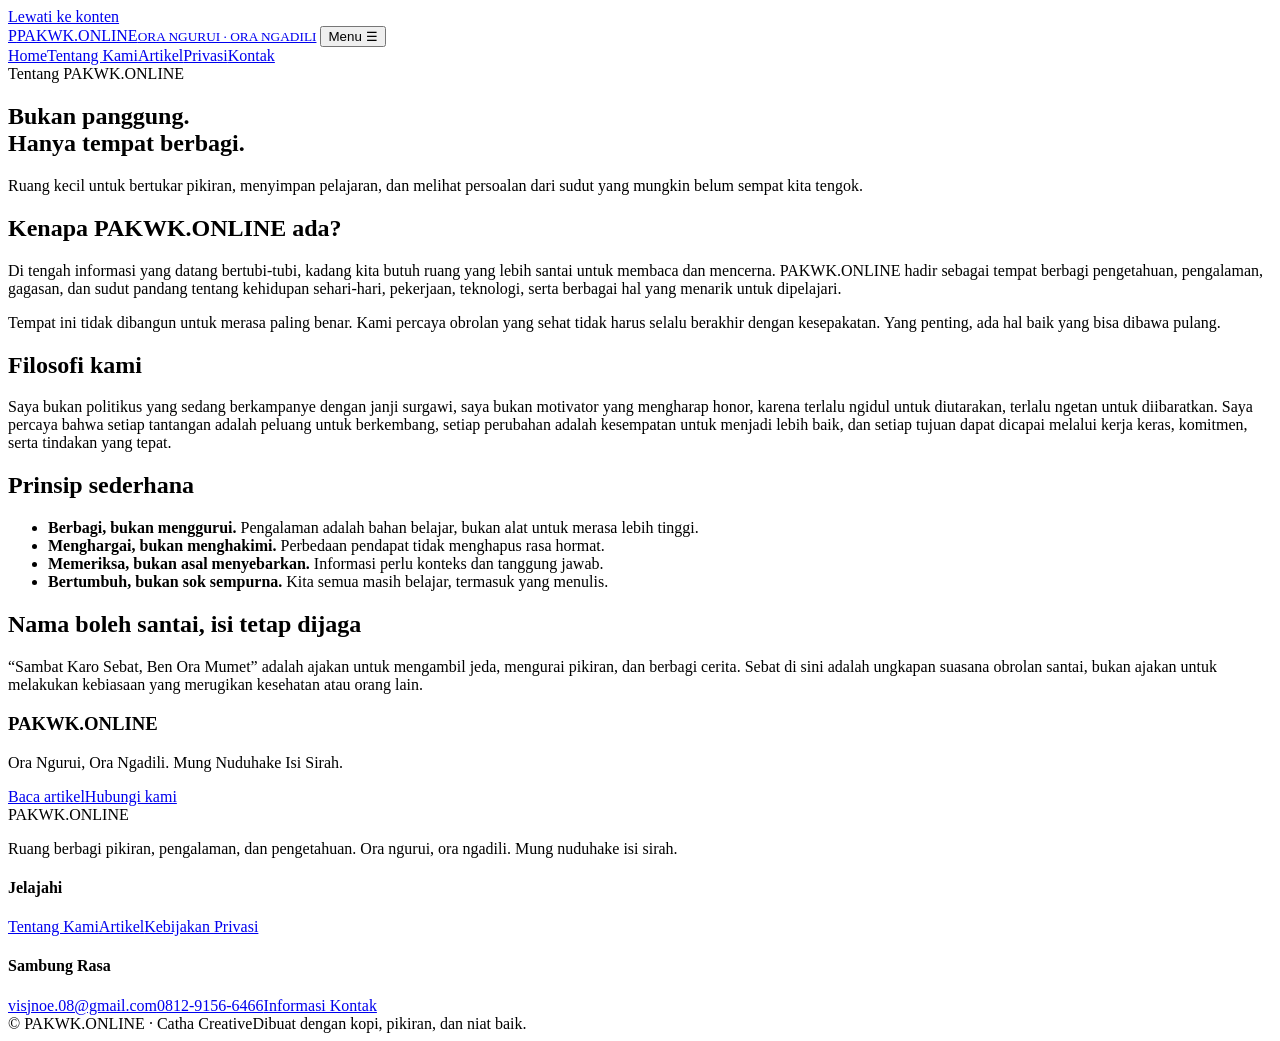
==== about.html @ efffe388 "Add files via upload" ====
<!doctype html>
<html lang="id"><head>
<meta charset="utf-8"><meta name="viewport" content="width=device-width,initial-scale=1">
<title>Tentang Kami | PAKWK.ONLINE</title>
<meta name="description" content="Kenali PAKWK.ONLINE, ruang berbagi gagasan tanpa menggurui dan menghakimi.">
<meta name="theme-color" content="#1D3029">
<link rel="canonical" href="https://pakwk.online/tentang-kami.html">
<link rel="stylesheet" href="assets/css/style.css">

</head><body><a class="skip-link" href="#main">Lewati ke konten</a>
<header class="site-header"><div class="container nav-wrap">
<a class="brand" href="index.html"><span class="brand-mark">P</span><span>PAKWK.ONLINE<small>ORA NGURUI · ORA NGADILI</small></span></a>
<button class="nav-toggle" aria-expanded="false" aria-label="Buka navigasi">Menu ☰</button>
<nav class="nav" aria-label="Navigasi utama"><a href="index.html" >Home</a><a href="about.html" aria-current="page">Tentang Kami</a><a href="articles.html" >Artikel</a><a href="privacy.html" >Privasi</a><a href="contact.html" >Kontak</a></nav>
</div></header>
<main id="main"><section class="page-hero"><div class="container"><div class="eyebrow">Tentang PAKWK.ONLINE</div><h1>Bukan panggung.<br>Hanya tempat berbagi.</h1><p>Ruang kecil untuk bertukar pikiran, menyimpan pelajaran, dan melihat persoalan dari sudut yang mungkin belum sempat kita tengok.</p></div></section>
<section class="section"><div class="container content-layout"><article class="prose">
<h2>Kenapa PAKWK.ONLINE ada?</h2>
<p>Di tengah informasi yang datang bertubi-tubi, kadang kita butuh ruang yang lebih santai untuk membaca dan mencerna. PAKWK.ONLINE hadir sebagai tempat berbagi pengetahuan, pengalaman, gagasan, dan sudut pandang tentang kehidupan sehari-hari, pekerjaan, teknologi, serta berbagai hal yang menarik untuk dipelajari.</p>
<p>Tempat ini tidak dibangun untuk merasa paling benar. Kami percaya obrolan yang sehat tidak harus selalu berakhir dengan kesepakatan. Yang penting, ada hal baik yang bisa dibawa pulang.</p>
<h2>Filosofi kami</h2>
<p class="quote">Saya bukan politikus yang sedang berkampanye dengan janji surgawi, saya bukan motivator yang mengharap honor, karena terlalu ngidul untuk diutarakan, terlalu ngetan untuk diibaratkan. Saya percaya bahwa setiap tantangan adalah peluang untuk berkembang, setiap perubahan adalah kesempatan untuk menjadi lebih baik, dan setiap tujuan dapat dicapai melalui kerja keras, komitmen, serta tindakan yang tepat.</p>
<h2>Prinsip sederhana</h2>
<ul><li><strong>Berbagi, bukan menggurui.</strong> Pengalaman adalah bahan belajar, bukan alat untuk merasa lebih tinggi.</li><li><strong>Menghargai, bukan menghakimi.</strong> Perbedaan pendapat tidak menghapus rasa hormat.</li><li><strong>Memeriksa, bukan asal menyebarkan.</strong> Informasi perlu konteks dan tanggung jawab.</li><li><strong>Bertumbuh, bukan sok sempurna.</strong> Kita semua masih belajar, termasuk yang menulis.</li></ul>
<h2>Nama boleh santai, isi tetap dijaga</h2>
<p>“Sambat Karo Sebat, Ben Ora Mumet” adalah ajakan untuk mengambil jeda, mengurai pikiran, dan berbagi cerita. Sebat di sini adalah ungkapan suasana obrolan santai, bukan ajakan untuk melakukan kebiasaan yang merugikan kesehatan atau orang lain.</p>
</article><aside class="sidebar"><h3>PAKWK.ONLINE</h3><p>Ora Ngurui, Ora Ngadili. Mung Nuduhake Isi Sirah.</p><a href="articles.html">Baca artikel</a><a href="contact.html">Hubungi kami</a></aside></div></section></main><footer class="site-footer"><div class="container">
<div class="footer-grid">
<div><div class="footer-brand">PAKWK.ONLINE</div><p>Ruang berbagi pikiran, pengalaman, dan pengetahuan. Ora ngurui, ora ngadili. Mung nuduhake isi sirah.</p></div>
<div><h4>Jelajahi</h4><a href="about.html">Tentang Kami</a><a href="articles.html">Artikel</a><a href="privacy.html">Kebijakan Privasi</a></div>
<div><h4>Sambung Rasa</h4><a href="mailto:visjnoe.08@gmail.com">visjnoe.08@gmail.com</a><a href="tel:+6281291566466">0812-9156-6466</a><a href="contact.html">Informasi Kontak</a></div>
</div><div class="footer-bottom"><span>© <span data-year></span> PAKWK.ONLINE · Catha Creative</span><span>Dibuat dengan kopi, pikiran, dan niat baik.</span></div>
</div></footer><script src="assets/js/main.js"></script></body></html>
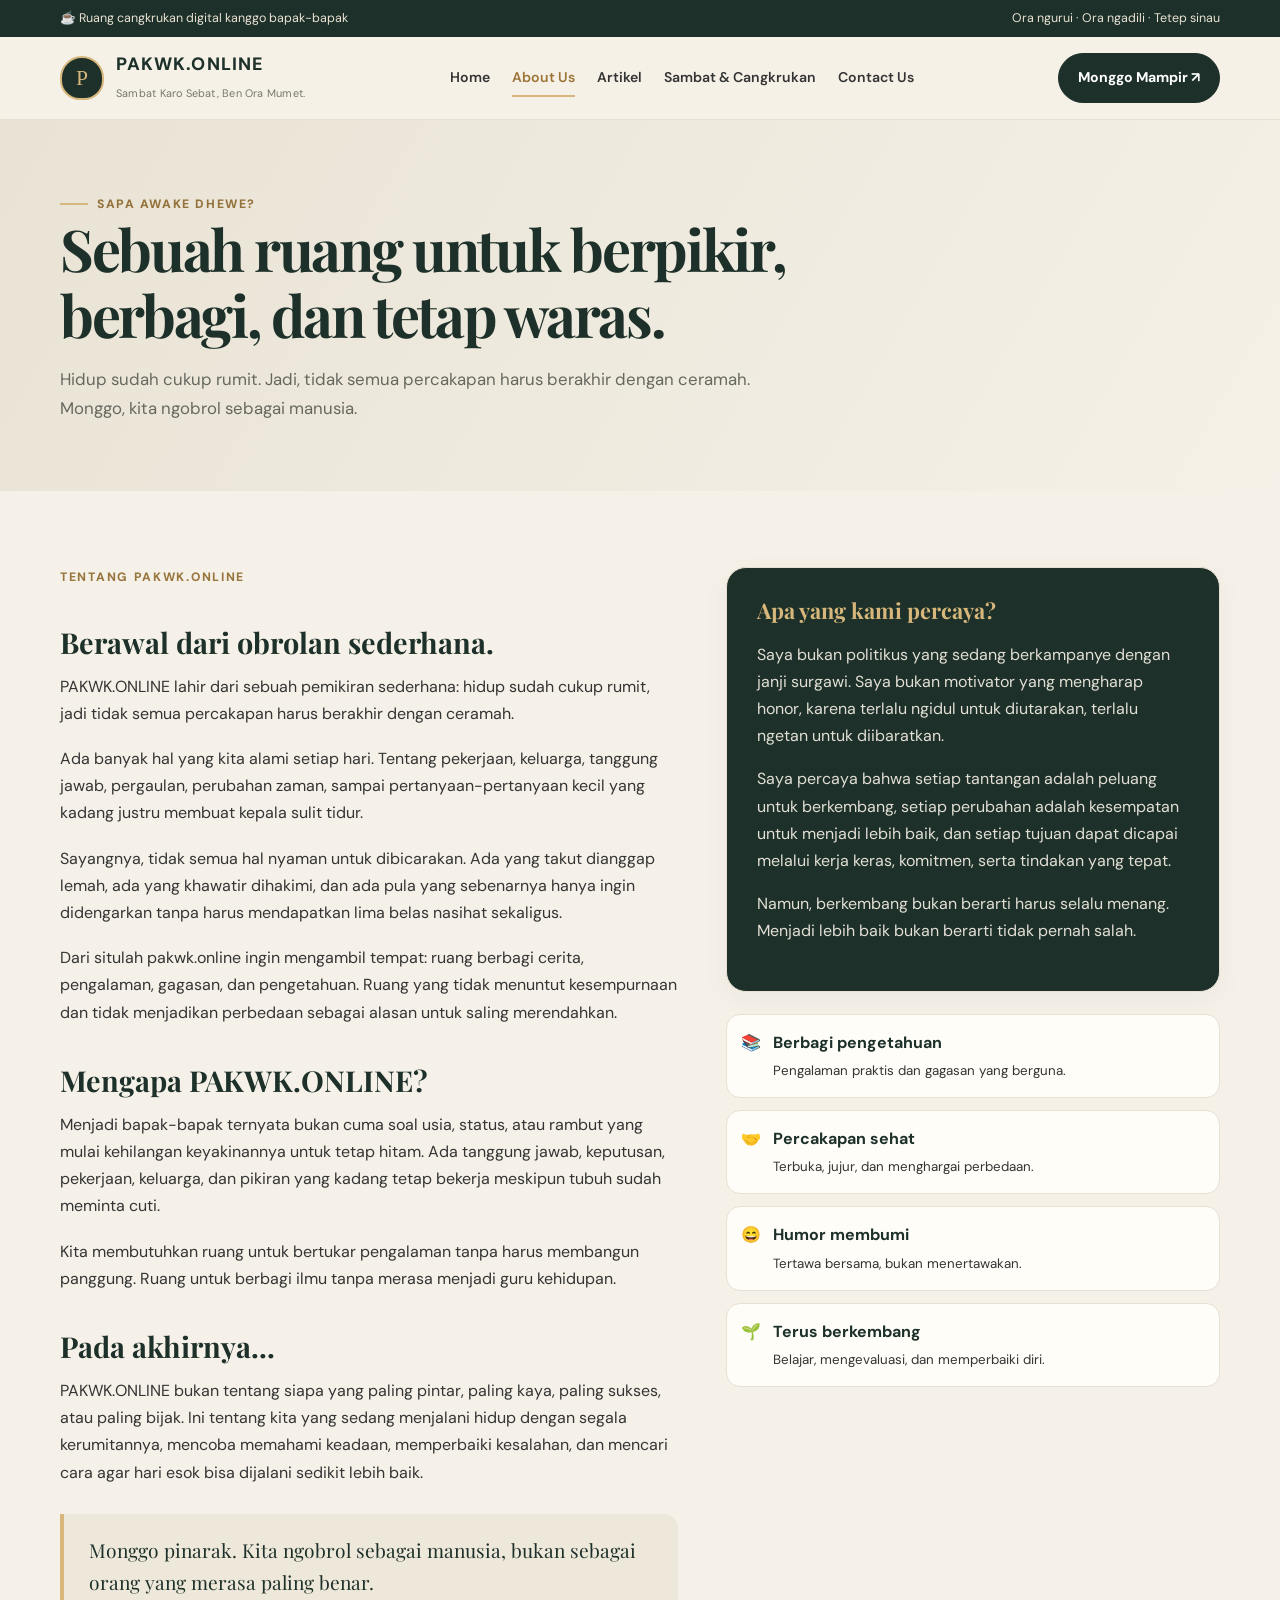
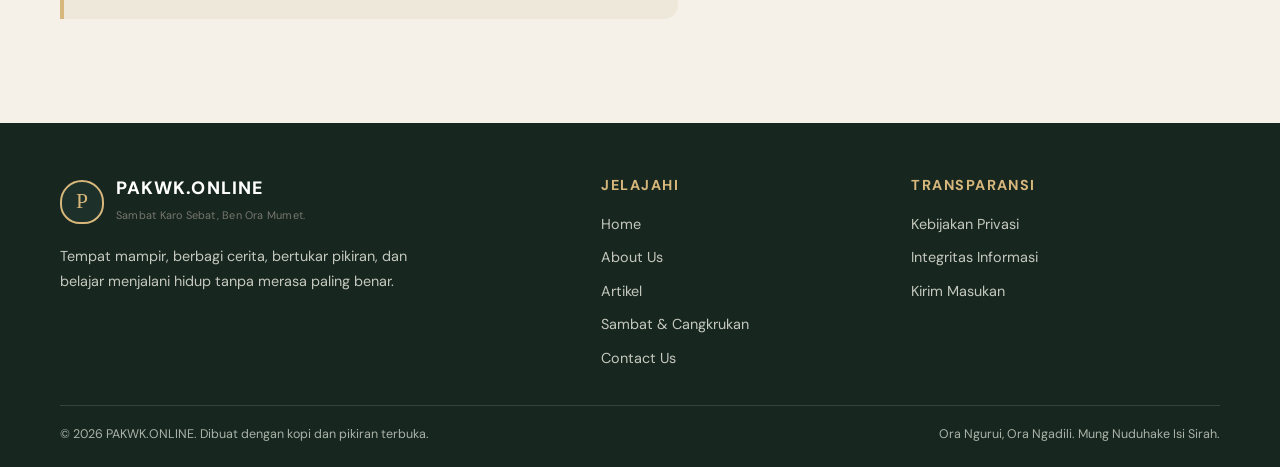
==== commit 1954290d: "Add files via upload" ====
--- a/about.html
+++ b/about.html
@@ -1,33 +1,16 @@
-<!doctype html>
-<html lang="id"><head>
-<meta charset="utf-8"><meta name="viewport" content="width=device-width,initial-scale=1">
-<title>Tentang Kami | PAKWK.ONLINE</title>
-<meta name="description" content="Kenali PAKWK.ONLINE, ruang berbagi gagasan tanpa menggurui dan menghakimi.">
-<meta name="theme-color" content="#1D3029">
-<link rel="canonical" href="https://pakwk.online/tentang-kami.html">
-<link rel="stylesheet" href="assets/css/style.css">
+<!doctype html><html lang="id"><head><meta charset="utf-8"><meta name="viewport" content="width=device-width, initial-scale=1"><meta name="description" content="PAKWK.ONLINE — Sambat Karo Sebat, Ben Ora Mumet."><meta name="theme-color" content="#1D3029"><title>About Us | PAKWK.ONLINE</title><link rel="stylesheet" href="style.css"></head><body>
+<div class="topline"><div class="container"><span>☕ Ruang cangkrukan digital kanggo bapak-bapak</span><span>Ora ngurui · Ora ngadili · Tetep sinau</span></div></div>
+<header><div class="container nav"><a class="brand" href="index.html"><span class="brand-mark">P</span><span><span class="brand-name">PAKWK.ONLINE</span><br><span class="brand-tag">Sambat Karo Sebat, Ben Ora Mumet.</span></span></a>
+<button class="menu-toggle" aria-label="Buka navigasi" aria-expanded="false">☰</button>
+<nav class="navlinks"><a class="" href="index.html">Home</a><a class="active" href="about.html">About Us</a><a class="" href="artikel.html">Artikel</a><a class="" href="sambat.html">Sambat & Cangkrukan</a><a class="" href="contact.html">Contact Us</a></nav><a class="nav-cta" href="artikel.html">Monggo Mampir ↗</a></div></header>
 
-</head><body><a class="skip-link" href="#main">Lewati ke konten</a>
-<header class="site-header"><div class="container nav-wrap">
-<a class="brand" href="index.html"><span class="brand-mark">P</span><span>PAKWK.ONLINE<small>ORA NGURUI · ORA NGADILI</small></span></a>
-<button class="nav-toggle" aria-expanded="false" aria-label="Buka navigasi">Menu ☰</button>
-<nav class="nav" aria-label="Navigasi utama"><a href="index.html" >Home</a><a href="about.html" aria-current="page">Tentang Kami</a><a href="articles.html" >Artikel</a><a href="privacy.html" >Privasi</a><a href="contact.html" >Kontak</a></nav>
-</div></header>
-<main id="main"><section class="page-hero"><div class="container"><div class="eyebrow">Tentang PAKWK.ONLINE</div><h1>Bukan panggung.<br>Hanya tempat berbagi.</h1><p>Ruang kecil untuk bertukar pikiran, menyimpan pelajaran, dan melihat persoalan dari sudut yang mungkin belum sempat kita tengok.</p></div></section>
-<section class="section"><div class="container content-layout"><article class="prose">
-<h2>Kenapa PAKWK.ONLINE ada?</h2>
-<p>Di tengah informasi yang datang bertubi-tubi, kadang kita butuh ruang yang lebih santai untuk membaca dan mencerna. PAKWK.ONLINE hadir sebagai tempat berbagi pengetahuan, pengalaman, gagasan, dan sudut pandang tentang kehidupan sehari-hari, pekerjaan, teknologi, serta berbagai hal yang menarik untuk dipelajari.</p>
-<p>Tempat ini tidak dibangun untuk merasa paling benar. Kami percaya obrolan yang sehat tidak harus selalu berakhir dengan kesepakatan. Yang penting, ada hal baik yang bisa dibawa pulang.</p>
-<h2>Filosofi kami</h2>
-<p class="quote">Saya bukan politikus yang sedang berkampanye dengan janji surgawi, saya bukan motivator yang mengharap honor, karena terlalu ngidul untuk diutarakan, terlalu ngetan untuk diibaratkan. Saya percaya bahwa setiap tantangan adalah peluang untuk berkembang, setiap perubahan adalah kesempatan untuk menjadi lebih baik, dan setiap tujuan dapat dicapai melalui kerja keras, komitmen, serta tindakan yang tepat.</p>
-<h2>Prinsip sederhana</h2>
-<ul><li><strong>Berbagi, bukan menggurui.</strong> Pengalaman adalah bahan belajar, bukan alat untuk merasa lebih tinggi.</li><li><strong>Menghargai, bukan menghakimi.</strong> Perbedaan pendapat tidak menghapus rasa hormat.</li><li><strong>Memeriksa, bukan asal menyebarkan.</strong> Informasi perlu konteks dan tanggung jawab.</li><li><strong>Bertumbuh, bukan sok sempurna.</strong> Kita semua masih belajar, termasuk yang menulis.</li></ul>
-<h2>Nama boleh santai, isi tetap dijaga</h2>
-<p>“Sambat Karo Sebat, Ben Ora Mumet” adalah ajakan untuk mengambil jeda, mengurai pikiran, dan berbagi cerita. Sebat di sini adalah ungkapan suasana obrolan santai, bukan ajakan untuk melakukan kebiasaan yang merugikan kesehatan atau orang lain.</p>
-</article><aside class="sidebar"><h3>PAKWK.ONLINE</h3><p>Ora Ngurui, Ora Ngadili. Mung Nuduhake Isi Sirah.</p><a href="articles.html">Baca artikel</a><a href="contact.html">Hubungi kami</a></aside></div></section></main><footer class="site-footer"><div class="container">
-<div class="footer-grid">
-<div><div class="footer-brand">PAKWK.ONLINE</div><p>Ruang berbagi pikiran, pengalaman, dan pengetahuan. Ora ngurui, ora ngadili. Mung nuduhake isi sirah.</p></div>
-<div><h4>Jelajahi</h4><a href="about.html">Tentang Kami</a><a href="articles.html">Artikel</a><a href="privacy.html">Kebijakan Privasi</a></div>
-<div><h4>Sambung Rasa</h4><a href="mailto:visjnoe.08@gmail.com">visjnoe.08@gmail.com</a><a href="tel:+6281291566466">0812-9156-6466</a><a href="contact.html">Informasi Kontak</a></div>
-</div><div class="footer-bottom"><span>© <span data-year></span> PAKWK.ONLINE · Catha Creative</span><span>Dibuat dengan kopi, pikiran, dan niat baik.</span></div>
-</div></footer><script src="assets/js/main.js"></script></body></html>
+<main><section class="page-hero"><div class="container"><div class="eyebrow">Sapa awake dhewe?</div><h1>Sebuah ruang untuk berpikir, berbagi, dan tetap waras.</h1><p>Hidup sudah cukup rumit. Jadi, tidak semua percakapan harus berakhir dengan ceramah. Monggo, kita ngobrol sebagai manusia.</p></div></section>
+<section class="section"><div class="container about-grid"><div class="prose"><div class="section-kicker">Tentang PAKWK.ONLINE</div><h2>Berawal dari obrolan sederhana.</h2><p>PAKWK.ONLINE lahir dari sebuah pemikiran sederhana: hidup sudah cukup rumit, jadi tidak semua percakapan harus berakhir dengan ceramah.</p><p>Ada banyak hal yang kita alami setiap hari. Tentang pekerjaan, keluarga, tanggung jawab, pergaulan, perubahan zaman, sampai pertanyaan-pertanyaan kecil yang kadang justru membuat kepala sulit tidur.</p><p>Sayangnya, tidak semua hal nyaman untuk dibicarakan. Ada yang takut dianggap lemah, ada yang khawatir dihakimi, dan ada pula yang sebenarnya hanya ingin didengarkan tanpa harus mendapatkan lima belas nasihat sekaligus.</p><p>Dari situlah pakwk.online ingin mengambil tempat: ruang berbagi cerita, pengalaman, gagasan, dan pengetahuan. Ruang yang tidak menuntut kesempurnaan dan tidak menjadikan perbedaan sebagai alasan untuk saling merendahkan.</p><h2>Mengapa PAKWK.ONLINE?</h2><p>Menjadi bapak-bapak ternyata bukan cuma soal usia, status, atau rambut yang mulai kehilangan keyakinannya untuk tetap hitam. Ada tanggung jawab, keputusan, pekerjaan, keluarga, dan pikiran yang kadang tetap bekerja meskipun tubuh sudah meminta cuti.</p><p>Kita membutuhkan ruang untuk bertukar pengalaman tanpa harus membangun panggung. Ruang untuk berbagi ilmu tanpa merasa menjadi guru kehidupan.</p><h2>Pada akhirnya...</h2><p>PAKWK.ONLINE bukan tentang siapa yang paling pintar, paling kaya, paling sukses, atau paling bijak. Ini tentang kita yang sedang menjalani hidup dengan segala kerumitannya, mencoba memahami keadaan, memperbaiki kesalahan, dan mencari cara agar hari esok bisa dijalani sedikit lebih baik.</p><blockquote>Monggo pinarak. Kita ngobrol sebagai manusia, bukan sebagai orang yang merasa paling benar.</blockquote></div>
+<aside><div class="quote-card"><h3>Apa yang kami percaya?</h3><p>Saya bukan politikus yang sedang berkampanye dengan janji surgawi. Saya bukan motivator yang mengharap honor, karena terlalu ngidul untuk diutarakan, terlalu ngetan untuk diibaratkan.</p><p>Saya percaya bahwa setiap tantangan adalah peluang untuk berkembang, setiap perubahan adalah kesempatan untuk menjadi lebih baik, dan setiap tujuan dapat dicapai melalui kerja keras, komitmen, serta tindakan yang tepat.</p><p>Namun, berkembang bukan berarti harus selalu menang. Menjadi lebih baik bukan berarti tidak pernah salah.</p></div><div class="value-list"><div class="value-item"><span>📚</span><div><b>Berbagi pengetahuan</b><br><small>Pengalaman praktis dan gagasan yang berguna.</small></div></div><div class="value-item"><span>🤝</span><div><b>Percakapan sehat</b><br><small>Terbuka, jujur, dan menghargai perbedaan.</small></div></div><div class="value-item"><span>😄</span><div><b>Humor membumi</b><br><small>Tertawa bersama, bukan menertawakan.</small></div></div><div class="value-item"><span>🌱</span><div><b>Terus berkembang</b><br><small>Belajar, mengevaluasi, dan memperbaiki diri.</small></div></div></div></aside></div></section></main>
+
+<footer class="footer"><div class="container"><div class="footer-grid">
+<div><a class="brand" href="index.html"><span class="brand-mark">P</span><span><span class="brand-name">PAKWK.ONLINE</span><br><span class="brand-tag">Sambat Karo Sebat, Ben Ora Mumet.</span></span></a><p style="max-width:370px;margin-top:18px">Tempat mampir, berbagi cerita, bertukar pikiran, dan belajar menjalani hidup tanpa merasa paling benar.</p></div>
+<div><h3>Jelajahi</h3><div class="footer-links"><a href="index.html">Home</a><a href="about.html">About Us</a><a href="artikel.html">Artikel</a><a href="sambat.html">Sambat & Cangkrukan</a><a href="contact.html">Contact Us</a></div></div>
+<div><h3>Transparansi</h3><div class="footer-links"><a href="privasi.html">Kebijakan Privasi</a><a href="privasi.html#integritas">Integritas Informasi</a><a href="mailto:visjnoe.08@gmail.com">Kirim Masukan</a></div></div></div>
+<div class="copyright"><span>© 2026 PAKWK.ONLINE. Dibuat dengan kopi dan pikiran terbuka.</span><span>Ora Ngurui, Ora Ngadili. Mung Nuduhake Isi Sirah.</span></div></div></footer><script src="script.js"></script>
+</body></html>
--- a/style.css
+++ b/style.css
@@ -0,0 +1,24 @@
+
+@import url('https://fonts.googleapis.com/css2?family=DM+Sans:wght@400;500;600;700&family=Playfair+Display:wght@600;700;800&display=swap');
+:root{--green:#1D3029;--green2:#29463b;--gold:#D7B77B;--cream:#F5F1E8;--paper:#fffdf8;--ink:#343434;--muted:#77766f;--line:#e7e0d3;--shadow:0 18px 50px rgba(29,48,41,.09)}
+*{box-sizing:border-box}html{scroll-behavior:smooth}body{margin:0;background:var(--cream);color:var(--ink);font-family:'DM Sans',sans-serif;line-height:1.7}a{color:inherit;text-decoration:none}img{max-width:100%;display:block}.container{width:min(1160px,calc(100% - 40px));margin:auto}
+.topline{background:var(--green);color:#e9e2d3;font-size:.78rem;padding:8px 0}.topline .container{display:flex;justify-content:space-between;gap:16px}
+header{background:rgba(245,241,232,.96);position:sticky;top:0;z-index:20;border-bottom:1px solid var(--line);backdrop-filter:blur(12px)}
+.nav{min-height:82px;display:flex;align-items:center;justify-content:space-between;gap:24px}.brand{display:flex;align-items:center;gap:12px}.brand-mark{width:44px;height:44px;border-radius:50% 50% 45% 45%;background:var(--green);color:var(--gold);display:grid;place-items:center;font-family:Georgia;font-size:1.35rem;border:2px solid var(--gold)}.brand-name{font-weight:800;letter-spacing:.06em;color:var(--green);font-size:1.12rem;line-height:1.15}.brand-tag{font-size:.68rem;color:var(--muted);letter-spacing:.02em}
+.navlinks{display:flex;align-items:center;gap:22px;font-size:.88rem;font-weight:600}.navlinks a{padding:8px 0;position:relative}.navlinks a:hover,.navlinks a.active{color:#9b7436}.navlinks a.active:after{content:"";height:2px;background:var(--gold);position:absolute;bottom:1px;left:0;right:0}.nav-cta,.btn{display:inline-flex;align-items:center;justify-content:center;gap:8px;background:var(--green);color:white;padding:12px 19px;border-radius:999px;font-weight:700;font-size:.88rem;border:1px solid var(--green);transition:.2s}.nav-cta:hover,.btn:hover{background:var(--green2);transform:translateY(-2px)}.btn.gold{background:var(--gold);border-color:var(--gold);color:var(--green)}.btn.outline{background:transparent;color:var(--green)}.menu-toggle{display:none;background:none;border:0;font-size:1.6rem;color:var(--green)}
+.hero{padding:56px 0 70px;background:linear-gradient(115deg,#f5f1e8 0%,#f5f1e8 48%,#e9dfca 100%);overflow:hidden}.hero-grid{display:grid;grid-template-columns: .92fr 1.08fr;align-items:center;gap:40px}.eyebrow{display:inline-flex;align-items:center;gap:9px;color:#94713a;font-weight:800;font-size:.76rem;letter-spacing:.13em;text-transform:uppercase}.eyebrow:before{content:"";width:28px;height:2px;background:var(--gold)}h1,h2,h3{font-family:'Playfair Display',Georgia,serif;color:var(--green);line-height:1.15;margin:0 0 18px}h1{font-size:clamp(2.8rem,5.2vw,5rem);letter-spacing:-.04em}h2{font-size:clamp(2rem,3.4vw,3rem)}h3{font-size:1.35rem}.hero p{font-size:1.08rem;color:#5d6059;max-width:540px}.hero-actions{display:flex;gap:12px;flex-wrap:wrap;margin:28px 0}.hero-note{font-size:.82rem;color:var(--muted)}.hero-art{position:relative}.hero-art img{width:100%;height:440px;object-fit:cover;border-radius:28px 120px 28px 28px;box-shadow:var(--shadow)}.art-label{position:absolute;bottom:20px;left:-18px;background:var(--paper);padding:14px 19px;border-radius:14px;box-shadow:var(--shadow);font-family:'Playfair Display';font-size:1rem;color:var(--green);transform:rotate(-2deg)}
+.ticker{background:var(--green);color:#f7f0e2;padding:13px 0;font-size:.86rem;letter-spacing:.04em}.ticker strong{color:var(--gold);margin:0 10px}
+.section{padding:76px 0}.section-head{display:flex;align-items:end;justify-content:space-between;gap:25px;margin-bottom:30px}.section-head p{max-width:510px;color:var(--muted);margin:0}.section-kicker{font-size:.76rem;letter-spacing:.14em;text-transform:uppercase;color:#98763e;font-weight:800;margin-bottom:12px}
+.feature-grid{display:grid;grid-template-columns:1.3fr .7fr;gap:22px}.feature-card,.small-feature,.article-card,.category-card,.quote-card,.contact-card{background:var(--paper);border:1px solid var(--line);border-radius:20px;overflow:hidden;box-shadow:0 8px 30px rgba(29,48,41,.04)}.feature-card{display:grid;grid-template-columns:1fr 1fr;min-height:310px}.feature-image{background:linear-gradient(140deg,#d9c7a2,#83917a);min-height:260px;display:grid;place-items:center;font-size:4rem}.feature-image img{width:100%;height:100%;object-fit:cover}.feature-copy{padding:28px;display:flex;flex-direction:column;justify-content:center}.small-stack{display:grid;gap:22px}.small-feature{padding:25px}.tag{display:inline-block;font-size:.7rem;font-weight:800;letter-spacing:.08em;text-transform:uppercase;color:#96723a;background:#f2ead9;border-radius:999px;padding:6px 10px;margin-bottom:12px}.meta{font-size:.78rem;color:var(--muted);margin:8px 0}.read-more{font-weight:800;color:var(--green);font-size:.88rem;margin-top:12px;display:inline-flex;gap:8px;align-items:center}
+.category-grid{display:grid;grid-template-columns:repeat(3,1fr);gap:16px}.category-card{padding:24px;transition:.2s}.category-card:hover,.article-card:hover{transform:translateY(-4px);box-shadow:var(--shadow)}.category-icon{width:48px;height:48px;border-radius:15px;background:#edf0e8;display:grid;place-items:center;font-size:1.45rem;margin-bottom:16px}.category-card p{font-size:.9rem;color:var(--muted);margin:0}
+.quote-band{background:var(--green);color:#f5f1e8;padding:64px 0;text-align:center}.quote-band h2{color:#fff;font-size:clamp(1.8rem,3.3vw,2.8rem);max-width:850px;margin:0 auto 16px}.quote-band p{color:#d9d5ca;margin:0}.quote-mark{font-family:Georgia;color:var(--gold);font-size:4rem;line-height:.8}
+.article-grid{display:grid;grid-template-columns:repeat(3,1fr);gap:20px}.article-card{padding:25px;display:flex;flex-direction:column;min-height:260px;transition:.2s}.article-card p{color:var(--muted);font-size:.91rem}.article-card .read-more{margin-top:auto}
+.page-hero{padding:66px 0 52px;background:linear-gradient(120deg,#e9e3d5,#f5f1e8)}.page-hero h1{font-size:clamp(2.5rem,4.5vw,4.2rem);max-width:850px}.page-hero p{max-width:700px;color:#66685f;font-size:1.05rem}
+.prose{max-width:820px}.prose p{margin:0 0 18px}.prose h2{font-size:1.8rem;margin:38px 0 14px}.prose h3{margin:25px 0 10px}.prose blockquote{margin:28px 0;padding:20px 25px;border-left:4px solid var(--gold);background:#eee8da;color:var(--green);font-family:'Playfair Display';font-size:1.2rem;border-radius:0 14px 14px 0}
+.about-grid{display:grid;grid-template-columns:1fr .8fr;gap:48px;align-items:start}.quote-card{padding:30px;background:var(--green);color:#f5f1e8}.quote-card h3{color:var(--gold)}.quote-card p{color:#e2dfd5}.value-list{display:grid;gap:12px;margin-top:22px}.value-item{display:flex;gap:12px;padding:14px;background:var(--paper);border:1px solid var(--line);border-radius:14px}.value-item b{color:var(--green)}
+.searchbar{display:flex;gap:10px;max-width:520px;margin:22px 0}.searchbar input,.form-control{width:100%;padding:13px 15px;border:1px solid #d9d2c5;border-radius:12px;background:#fffdf8;font:inherit;color:var(--ink)}.filters{display:flex;gap:9px;flex-wrap:wrap;margin:20px 0 28px}.filter{border:1px solid #d8d0c1;background:transparent;color:var(--green);padding:8px 14px;border-radius:999px;cursor:pointer;font:600 .82rem 'DM Sans'}.filter.active,.filter:hover{background:var(--green);color:#fff}
+.contact-grid{display:grid;grid-template-columns:.8fr 1.2fr;gap:24px}.contact-card{padding:28px}.contact-line{padding:14px 0;border-bottom:1px solid var(--line)}.contact-line:last-child{border:0}.contact-line small{display:block;color:var(--muted);font-weight:700;text-transform:uppercase;letter-spacing:.08em}.contact-line a{font-weight:700;color:var(--green)}.form-row{display:grid;grid-template-columns:1fr 1fr;gap:14px}.form-group{margin-bottom:15px}.form-group label{display:block;font-size:.84rem;font-weight:700;margin-bottom:7px}.form-control{display:block}.form-control:focus,.searchbar input:focus{outline:2px solid #d7b77b;border-color:transparent}.form-control textarea{min-height:130px}.notice{padding:14px 16px;background:#eee8da;border-radius:12px;color:#5d5b51;font-size:.85rem}
+.footer{background:#17271f;color:#e9e4d8;padding:54px 0 22px}.footer-grid{display:grid;grid-template-columns:1.3fr .7fr .8fr;gap:40px}.footer .brand-name{color:#fff}.footer p,.footer a{color:#c5c8be;font-size:.9rem}.footer h3{color:var(--gold);font-family:'DM Sans';font-size:.9rem;text-transform:uppercase;letter-spacing:.1em}.footer-links{display:grid;gap:9px}.copyright{border-top:1px solid #35453c;margin-top:35px;padding-top:18px;display:flex;justify-content:space-between;gap:18px;color:#aab2a8;font-size:.78rem}
+.article-body{max-width:760px;margin:auto}.article-body .lead{font-size:1.18rem;color:#65665f}.article-body h2{font-size:1.8rem;margin:38px 0 15px}.article-body p{margin:0 0 20px}.article-cover{height:310px;border-radius:22px;overflow:hidden;margin:25px 0 35px;background:#d9c7a2}.article-cover img{width:100%;height:100%;object-fit:cover}
+@media(max-width:900px){.navlinks{gap:13px;font-size:.8rem}.nav-cta{display:none}.hero-grid{grid-template-columns:1fr 1fr}.hero-art img{height:370px}.category-grid,.article-grid{grid-template-columns:repeat(2,1fr)}}
+@media(max-width:700px){.topline .container{justify-content:center}.topline span:last-child{display:none}.nav{min-height:70px}.menu-toggle{display:block}.navlinks{display:none;position:absolute;top:70px;left:0;right:0;background:var(--cream);padding:18px 24px 24px;border-bottom:1px solid var(--line);flex-direction:column;align-items:stretch;gap:5px}.navlinks.open{display:flex}.navlinks a{padding:10px 0}.hero{padding:38px 0 50px}.hero-grid,.feature-grid,.feature-card,.about-grid,.contact-grid,.footer-grid{grid-template-columns:1fr}.hero-art img{height:300px;border-radius:22px 70px 22px 22px}.art-label{left:10px}.section{padding:54px 0}.section-head{display:block}.section-head p{margin-top:10px}.category-grid,.article-grid{grid-template-columns:1fr}.feature-image{min-height:220px}.form-row{grid-template-columns:1fr}.page-hero{padding:48px 0 38px}.footer-grid{gap:28px}.copyright{display:block}.copyright span{display:block;margin-top:8px}}
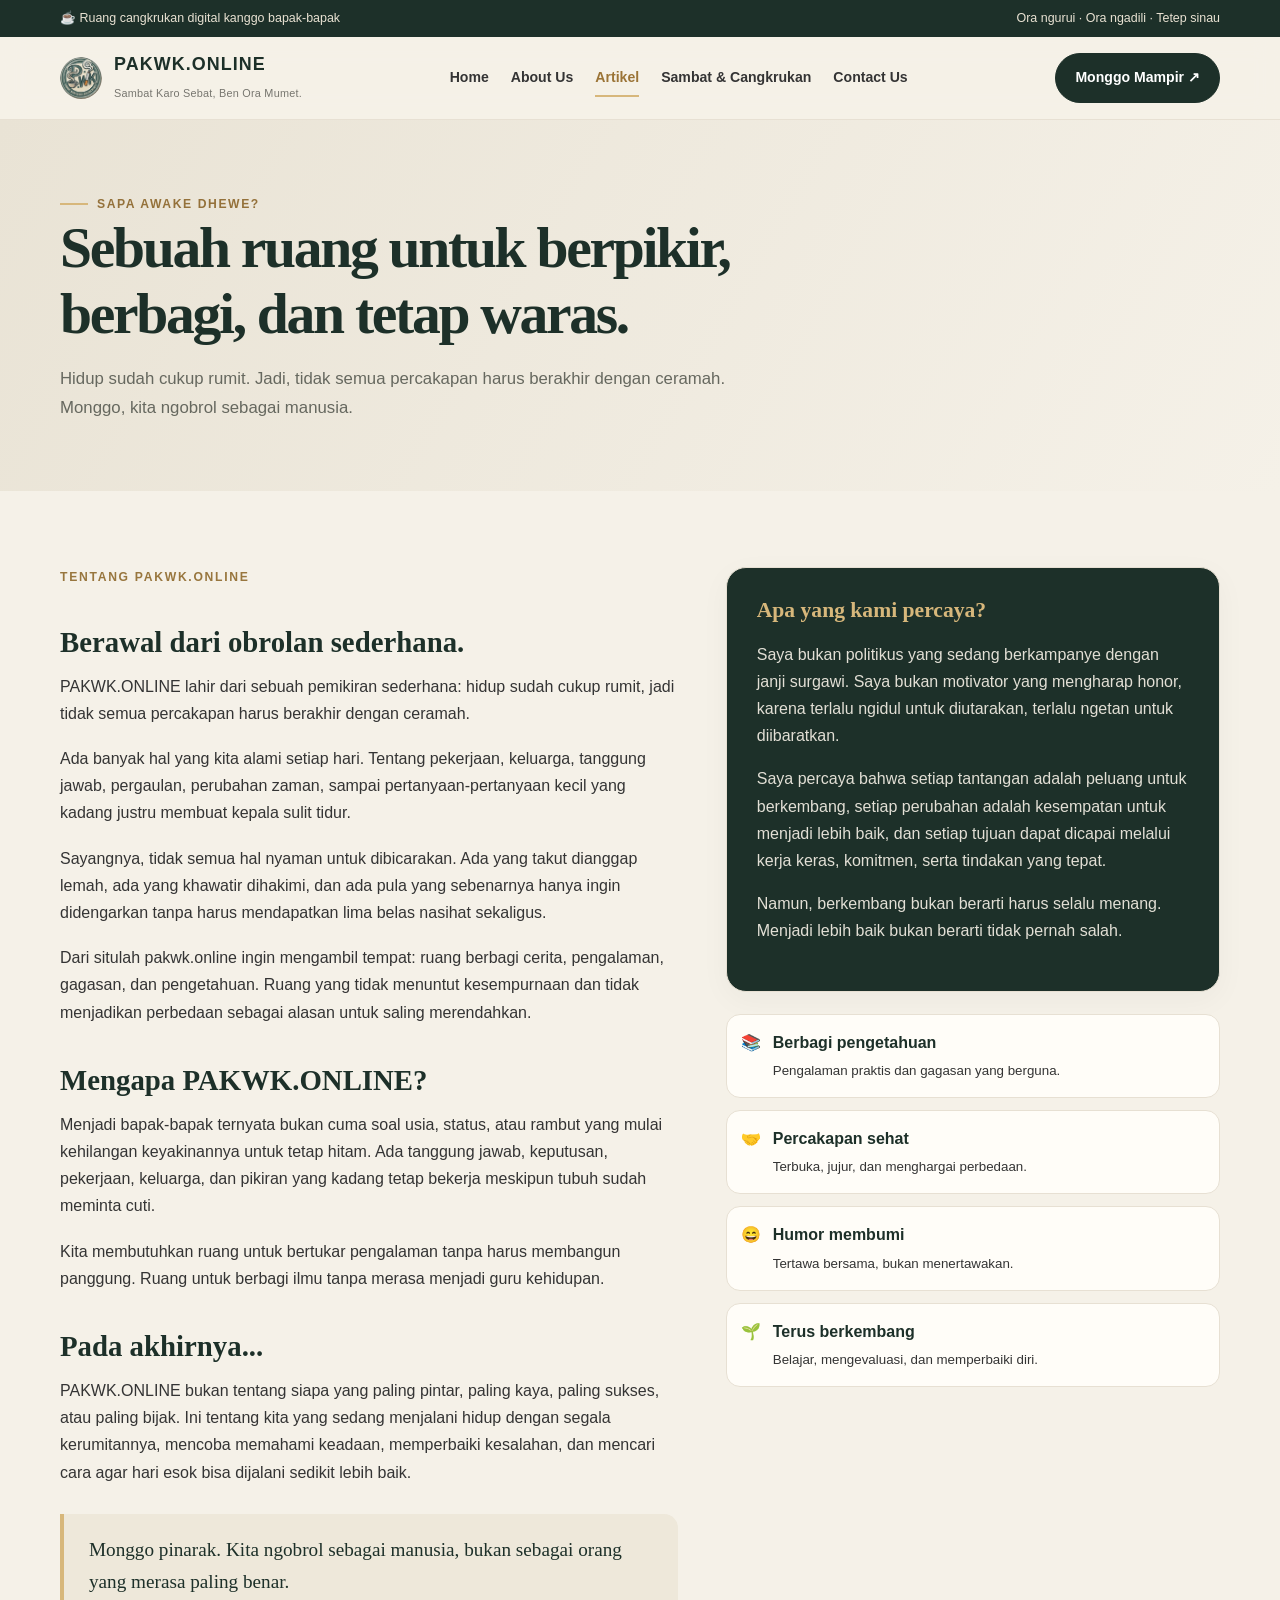
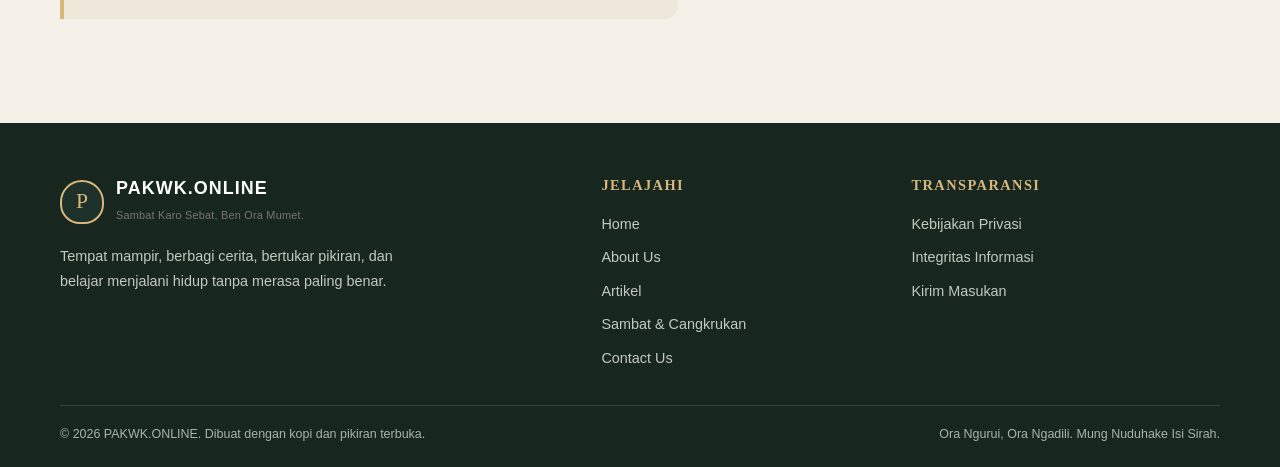
==== commit 29f82314: "Update about.html" ====
--- a/about.html
+++ b/about.html
@@ -1,8 +1,60 @@
-<!doctype html><html lang="id"><head><meta charset="utf-8"><meta name="viewport" content="width=device-width, initial-scale=1"><meta name="description" content="PAKWK.ONLINE — Sambat Karo Sebat, Ben Ora Mumet."><meta name="theme-color" content="#1D3029"><title>About Us | PAKWK.ONLINE</title><link rel="stylesheet" href="style.css"></head><body>
+<!doctype html>
+<html lang="id">
+<head>
+<meta charset="utf-8">
+<meta name="viewport" content="width=device-width, initial-scale=1">
+<meta name="description" content="PAKWK.ONLINE — Sambat Karo Sebat, Ben Ora Mumet.">
+<meta name="theme-color" content="#1D3029">
+<title>Artikel | PAKWK.ONLINE</title>
+<link rel="stylesheet" href="style.css">
+<style>
+  /* Styling tambahan untuk menyesuaikan logo bundar di header */
+  .brand-logo {
+    width: 42px;
+    height: 42px;
+    border-radius: 50%;
+    object-fit: cover;
+    display: block;
+  }
+  .brand {
+    display: flex;
+    align-items: center;
+    gap: 12px;
+    text-decoration: none;
+  }
+  /* Memastikan gambar ilustrasi artikel responsif dan tampil rapi */
+  .article-thumb {
+    width: 100%;
+    height: 200px;
+    object-fit: cover;
+    border-radius: 8px 8px 0 0;
+  }
+</style>
+</head>
+<body>
 <div class="topline"><div class="container"><span>☕ Ruang cangkrukan digital kanggo bapak-bapak</span><span>Ora ngurui · Ora ngadili · Tetep sinau</span></div></div>
-<header><div class="container nav"><a class="brand" href="index.html"><span class="brand-mark">P</span><span><span class="brand-name">PAKWK.ONLINE</span><br><span class="brand-tag">Sambat Karo Sebat, Ben Ora Mumet.</span></span></a>
-<button class="menu-toggle" aria-label="Buka navigasi" aria-expanded="false">☰</button>
-<nav class="navlinks"><a class="" href="index.html">Home</a><a class="active" href="about.html">About Us</a><a class="" href="artikel.html">Artikel</a><a class="" href="sambat.html">Sambat & Cangkrukan</a><a class="" href="contact.html">Contact Us</a></nav><a class="nav-cta" href="artikel.html">Monggo Mampir ↗</a></div></header>
+
+<header>
+  <div class="container nav">
+    <a class="brand" href="index.html">
+      <!-- Perhatikan huruf 'l' pada logo.jpg, sesuaikan dengan nama file asli di server/folder Anda -->
+      <img src="Logo.png" alt="Logo PAKWK.ONLINE" class="brand-logo">
+      <span>
+        <span class="brand-name">PAKWK.ONLINE</span><br>
+        <span class="brand-tag">Sambat Karo Sebat, Ben Ora Mumet.</span>
+      </span>
+    </a>
+    <button class="menu-toggle" aria-label="Buka navigasi" aria-expanded="false">☰</button>
+    <nav class="navlinks">
+      <a class="" href="index.html">Home</a>
+      <a class="" href="about.html">About Us</a>
+      <a class="active" href="artikel.html">Artikel</a>
+      <a class="" href="sambat.html">Sambat & Cangkrukan</a>
+      <a class="" href="contact.html">Contact Us</a>
+    </nav>
+    <a class="nav-cta" href="artikel.html">Monggo Mampir ↗</a>
+  </div>
+</header>
 
 <main><section class="page-hero"><div class="container"><div class="eyebrow">Sapa awake dhewe?</div><h1>Sebuah ruang untuk berpikir, berbagi, dan tetap waras.</h1><p>Hidup sudah cukup rumit. Jadi, tidak semua percakapan harus berakhir dengan ceramah. Monggo, kita ngobrol sebagai manusia.</p></div></section>
 <section class="section"><div class="container about-grid"><div class="prose"><div class="section-kicker">Tentang PAKWK.ONLINE</div><h2>Berawal dari obrolan sederhana.</h2><p>PAKWK.ONLINE lahir dari sebuah pemikiran sederhana: hidup sudah cukup rumit, jadi tidak semua percakapan harus berakhir dengan ceramah.</p><p>Ada banyak hal yang kita alami setiap hari. Tentang pekerjaan, keluarga, tanggung jawab, pergaulan, perubahan zaman, sampai pertanyaan-pertanyaan kecil yang kadang justru membuat kepala sulit tidur.</p><p>Sayangnya, tidak semua hal nyaman untuk dibicarakan. Ada yang takut dianggap lemah, ada yang khawatir dihakimi, dan ada pula yang sebenarnya hanya ingin didengarkan tanpa harus mendapatkan lima belas nasihat sekaligus.</p><p>Dari situlah pakwk.online ingin mengambil tempat: ruang berbagi cerita, pengalaman, gagasan, dan pengetahuan. Ruang yang tidak menuntut kesempurnaan dan tidak menjadikan perbedaan sebagai alasan untuk saling merendahkan.</p><h2>Mengapa PAKWK.ONLINE?</h2><p>Menjadi bapak-bapak ternyata bukan cuma soal usia, status, atau rambut yang mulai kehilangan keyakinannya untuk tetap hitam. Ada tanggung jawab, keputusan, pekerjaan, keluarga, dan pikiran yang kadang tetap bekerja meskipun tubuh sudah meminta cuti.</p><p>Kita membutuhkan ruang untuk bertukar pengalaman tanpa harus membangun panggung. Ruang untuk berbagi ilmu tanpa merasa menjadi guru kehidupan.</p><h2>Pada akhirnya...</h2><p>PAKWK.ONLINE bukan tentang siapa yang paling pintar, paling kaya, paling sukses, atau paling bijak. Ini tentang kita yang sedang menjalani hidup dengan segala kerumitannya, mencoba memahami keadaan, memperbaiki kesalahan, dan mencari cara agar hari esok bisa dijalani sedikit lebih baik.</p><blockquote>Monggo pinarak. Kita ngobrol sebagai manusia, bukan sebagai orang yang merasa paling benar.</blockquote></div>
@@ -13,4 +65,4 @@
 <div><h3>Jelajahi</h3><div class="footer-links"><a href="index.html">Home</a><a href="about.html">About Us</a><a href="artikel.html">Artikel</a><a href="sambat.html">Sambat & Cangkrukan</a><a href="contact.html">Contact Us</a></div></div>
 <div><h3>Transparansi</h3><div class="footer-links"><a href="privasi.html">Kebijakan Privasi</a><a href="privasi.html#integritas">Integritas Informasi</a><a href="mailto:visjnoe.08@gmail.com">Kirim Masukan</a></div></div></div>
 <div class="copyright"><span>© 2026 PAKWK.ONLINE. Dibuat dengan kopi dan pikiran terbuka.</span><span>Ora Ngurui, Ora Ngadili. Mung Nuduhake Isi Sirah.</span></div></div></footer><script src="script.js"></script>
-</body></html>+</body></html>
--- a/style.css
+++ b/style.css
@@ -1,4 +1,15 @@
+.brand {
+  display: flex;
+  align-items: center;
+  gap: 12px; /* Jarak antara logo dan teks */
+  text-decoration: none;
+}
 
+.brand-logo {
+  width: 45px;
+  height: 45px;
+  object-fit: contain;
+}
 @import url('https://fonts.googleapis.com/css2?family=DM+Sans:wght@400;500;600;700&family=Playfair+Display:wght@600;700;800&display=swap');
 :root{--green:#1D3029;--green2:#29463b;--gold:#D7B77B;--cream:#F5F1E8;--paper:#fffdf8;--ink:#343434;--muted:#77766f;--line:#e7e0d3;--shadow:0 18px 50px rgba(29,48,41,.09)}
 *{box-sizing:border-box}html{scroll-behavior:smooth}body{margin:0;background:var(--cream);color:var(--ink);font-family:'DM Sans',sans-serif;line-height:1.7}a{color:inherit;text-decoration:none}img{max-width:100%;display:block}.container{width:min(1160px,calc(100% - 40px));margin:auto}
@@ -12,7 +23,14 @@
 .feature-grid{display:grid;grid-template-columns:1.3fr .7fr;gap:22px}.feature-card,.small-feature,.article-card,.category-card,.quote-card,.contact-card{background:var(--paper);border:1px solid var(--line);border-radius:20px;overflow:hidden;box-shadow:0 8px 30px rgba(29,48,41,.04)}.feature-card{display:grid;grid-template-columns:1fr 1fr;min-height:310px}.feature-image{background:linear-gradient(140deg,#d9c7a2,#83917a);min-height:260px;display:grid;place-items:center;font-size:4rem}.feature-image img{width:100%;height:100%;object-fit:cover}.feature-copy{padding:28px;display:flex;flex-direction:column;justify-content:center}.small-stack{display:grid;gap:22px}.small-feature{padding:25px}.tag{display:inline-block;font-size:.7rem;font-weight:800;letter-spacing:.08em;text-transform:uppercase;color:#96723a;background:#f2ead9;border-radius:999px;padding:6px 10px;margin-bottom:12px}.meta{font-size:.78rem;color:var(--muted);margin:8px 0}.read-more{font-weight:800;color:var(--green);font-size:.88rem;margin-top:12px;display:inline-flex;gap:8px;align-items:center}
 .category-grid{display:grid;grid-template-columns:repeat(3,1fr);gap:16px}.category-card{padding:24px;transition:.2s}.category-card:hover,.article-card:hover{transform:translateY(-4px);box-shadow:var(--shadow)}.category-icon{width:48px;height:48px;border-radius:15px;background:#edf0e8;display:grid;place-items:center;font-size:1.45rem;margin-bottom:16px}.category-card p{font-size:.9rem;color:var(--muted);margin:0}
 .quote-band{background:var(--green);color:#f5f1e8;padding:64px 0;text-align:center}.quote-band h2{color:#fff;font-size:clamp(1.8rem,3.3vw,2.8rem);max-width:850px;margin:0 auto 16px}.quote-band p{color:#d9d5ca;margin:0}.quote-mark{font-family:Georgia;color:var(--gold);font-size:4rem;line-height:.8}
-.article-grid{display:grid;grid-template-columns:repeat(3,1fr);gap:20px}.article-card{padding:25px;display:flex;flex-direction:column;min-height:260px;transition:.2s}.article-card p{color:var(--muted);font-size:.91rem}.article-card .read-more{margin-top:auto}
+.article-grid{display:grid;grid-template-columns:repeat(3,1fr);gap:20px}.article-card{padding:0;display:flex;flex-direction:column;min-height:260px;transition:.2s}
+.article-thumb{width:100%;aspect-ratio:16/9;object-fit:cover;display:block;background:#e9e3d5}
+.article-card .tag,.article-card h3,.article-card p,.article-card .meta,.article-card .read-more{margin-left:22px;margin-right:22px}
+.article-card .tag{margin-top:20px;align-self:flex-start}
+.article-card h3{margin-bottom:10px}
+.article-card p{margin-top:0}
+.article-card .meta{margin-top:auto;padding-top:12px}
+.article-card .read-more{margin-bottom:22px}.article-card p{color:var(--muted);font-size:.91rem}.article-card .read-more{margin-top:auto}
 .page-hero{padding:66px 0 52px;background:linear-gradient(120deg,#e9e3d5,#f5f1e8)}.page-hero h1{font-size:clamp(2.5rem,4.5vw,4.2rem);max-width:850px}.page-hero p{max-width:700px;color:#66685f;font-size:1.05rem}
 .prose{max-width:820px}.prose p{margin:0 0 18px}.prose h2{font-size:1.8rem;margin:38px 0 14px}.prose h3{margin:25px 0 10px}.prose blockquote{margin:28px 0;padding:20px 25px;border-left:4px solid var(--gold);background:#eee8da;color:var(--green);font-family:'Playfair Display';font-size:1.2rem;border-radius:0 14px 14px 0}
 .about-grid{display:grid;grid-template-columns:1fr .8fr;gap:48px;align-items:start}.quote-card{padding:30px;background:var(--green);color:#f5f1e8}.quote-card h3{color:var(--gold)}.quote-card p{color:#e2dfd5}.value-list{display:grid;gap:12px;margin-top:22px}.value-item{display:flex;gap:12px;padding:14px;background:var(--paper);border:1px solid var(--line);border-radius:14px}.value-item b{color:var(--green)}
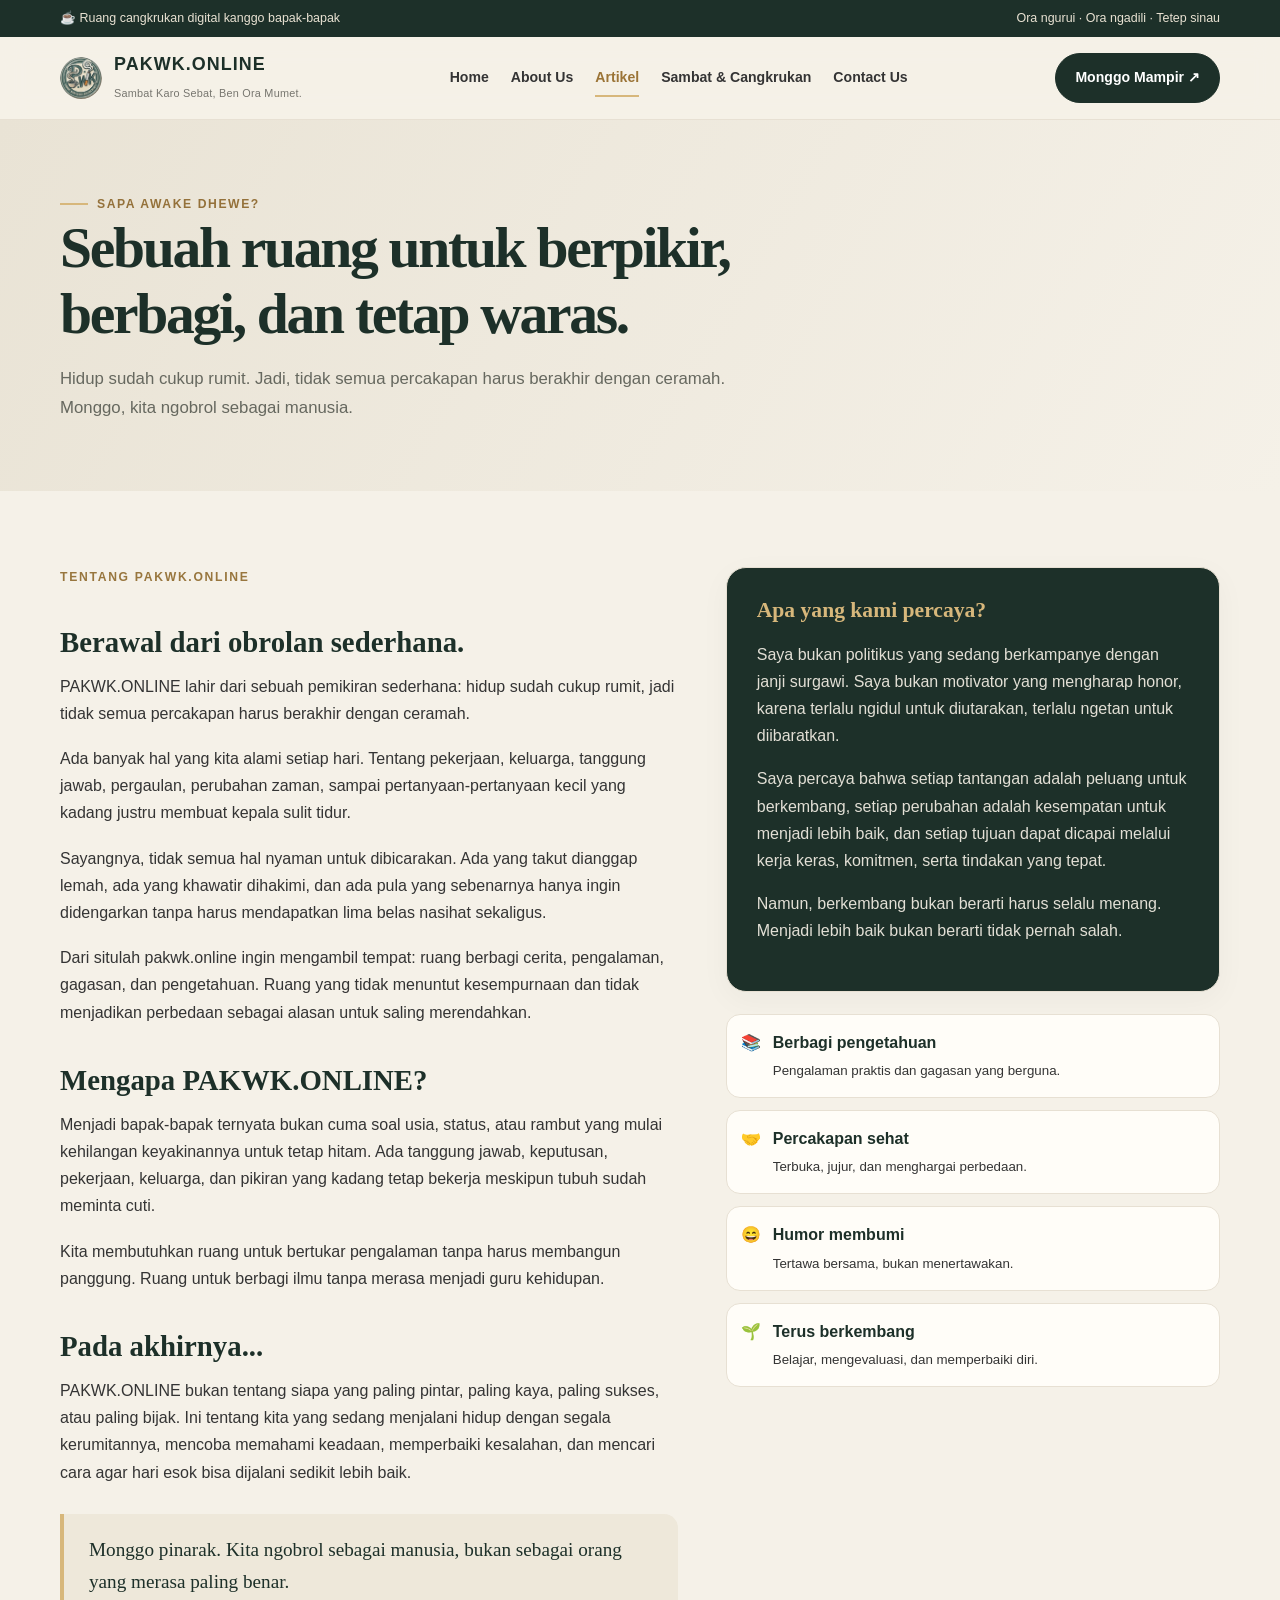
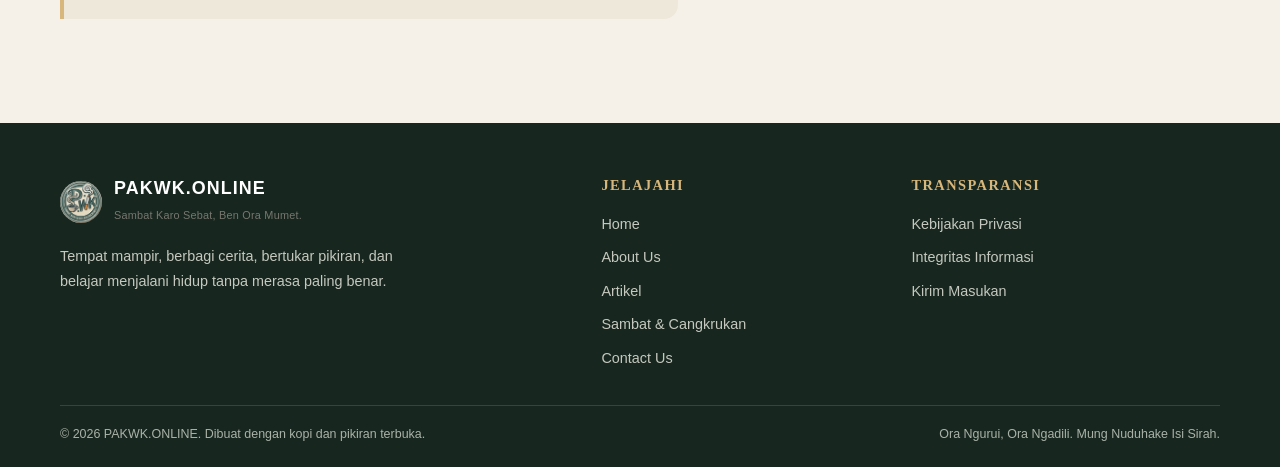
==== commit c26123cf: "Update about.html" ====
--- a/about.html
+++ b/about.html
@@ -60,9 +60,45 @@
 <section class="section"><div class="container about-grid"><div class="prose"><div class="section-kicker">Tentang PAKWK.ONLINE</div><h2>Berawal dari obrolan sederhana.</h2><p>PAKWK.ONLINE lahir dari sebuah pemikiran sederhana: hidup sudah cukup rumit, jadi tidak semua percakapan harus berakhir dengan ceramah.</p><p>Ada banyak hal yang kita alami setiap hari. Tentang pekerjaan, keluarga, tanggung jawab, pergaulan, perubahan zaman, sampai pertanyaan-pertanyaan kecil yang kadang justru membuat kepala sulit tidur.</p><p>Sayangnya, tidak semua hal nyaman untuk dibicarakan. Ada yang takut dianggap lemah, ada yang khawatir dihakimi, dan ada pula yang sebenarnya hanya ingin didengarkan tanpa harus mendapatkan lima belas nasihat sekaligus.</p><p>Dari situlah pakwk.online ingin mengambil tempat: ruang berbagi cerita, pengalaman, gagasan, dan pengetahuan. Ruang yang tidak menuntut kesempurnaan dan tidak menjadikan perbedaan sebagai alasan untuk saling merendahkan.</p><h2>Mengapa PAKWK.ONLINE?</h2><p>Menjadi bapak-bapak ternyata bukan cuma soal usia, status, atau rambut yang mulai kehilangan keyakinannya untuk tetap hitam. Ada tanggung jawab, keputusan, pekerjaan, keluarga, dan pikiran yang kadang tetap bekerja meskipun tubuh sudah meminta cuti.</p><p>Kita membutuhkan ruang untuk bertukar pengalaman tanpa harus membangun panggung. Ruang untuk berbagi ilmu tanpa merasa menjadi guru kehidupan.</p><h2>Pada akhirnya...</h2><p>PAKWK.ONLINE bukan tentang siapa yang paling pintar, paling kaya, paling sukses, atau paling bijak. Ini tentang kita yang sedang menjalani hidup dengan segala kerumitannya, mencoba memahami keadaan, memperbaiki kesalahan, dan mencari cara agar hari esok bisa dijalani sedikit lebih baik.</p><blockquote>Monggo pinarak. Kita ngobrol sebagai manusia, bukan sebagai orang yang merasa paling benar.</blockquote></div>
 <aside><div class="quote-card"><h3>Apa yang kami percaya?</h3><p>Saya bukan politikus yang sedang berkampanye dengan janji surgawi. Saya bukan motivator yang mengharap honor, karena terlalu ngidul untuk diutarakan, terlalu ngetan untuk diibaratkan.</p><p>Saya percaya bahwa setiap tantangan adalah peluang untuk berkembang, setiap perubahan adalah kesempatan untuk menjadi lebih baik, dan setiap tujuan dapat dicapai melalui kerja keras, komitmen, serta tindakan yang tepat.</p><p>Namun, berkembang bukan berarti harus selalu menang. Menjadi lebih baik bukan berarti tidak pernah salah.</p></div><div class="value-list"><div class="value-item"><span>📚</span><div><b>Berbagi pengetahuan</b><br><small>Pengalaman praktis dan gagasan yang berguna.</small></div></div><div class="value-item"><span>🤝</span><div><b>Percakapan sehat</b><br><small>Terbuka, jujur, dan menghargai perbedaan.</small></div></div><div class="value-item"><span>😄</span><div><b>Humor membumi</b><br><small>Tertawa bersama, bukan menertawakan.</small></div></div><div class="value-item"><span>🌱</span><div><b>Terus berkembang</b><br><small>Belajar, mengevaluasi, dan memperbaiki diri.</small></div></div></div></aside></div></section></main>
 
-<footer class="footer"><div class="container"><div class="footer-grid">
-<div><a class="brand" href="index.html"><span class="brand-mark">P</span><span><span class="brand-name">PAKWK.ONLINE</span><br><span class="brand-tag">Sambat Karo Sebat, Ben Ora Mumet.</span></span></a><p style="max-width:370px;margin-top:18px">Tempat mampir, berbagi cerita, bertukar pikiran, dan belajar menjalani hidup tanpa merasa paling benar.</p></div>
-<div><h3>Jelajahi</h3><div class="footer-links"><a href="index.html">Home</a><a href="about.html">About Us</a><a href="artikel.html">Artikel</a><a href="sambat.html">Sambat & Cangkrukan</a><a href="contact.html">Contact Us</a></div></div>
-<div><h3>Transparansi</h3><div class="footer-links"><a href="privasi.html">Kebijakan Privasi</a><a href="privasi.html#integritas">Integritas Informasi</a><a href="mailto:visjnoe.08@gmail.com">Kirim Masukan</a></div></div></div>
-<div class="copyright"><span>© 2026 PAKWK.ONLINE. Dibuat dengan kopi dan pikiran terbuka.</span><span>Ora Ngurui, Ora Ngadili. Mung Nuduhake Isi Sirah.</span></div></div></footer><script src="script.js"></script>
-</body></html>
+<footer class="footer">
+  <div class="container">
+    <div class="footer-grid">
+      <div>
+        <a class="brand" href="index.html">
+          <img src="Logo.png" alt="Logo PAKWK.ONLINE" class="brand-logo">
+          <span>
+            <span class="brand-name">PAKWK.ONLINE</span><br>
+            <span class="brand-tag">Sambat Karo Sebat, Ben Ora Mumet.</span>
+          </span>
+        </a>
+        <p style="max-width:370px;margin-top:18px">Tempat mampir, berbagi cerita, bertukar pikiran, dan belajar menjalani hidup tanpa merasa paling benar.</p>
+      </div>
+      <div>
+        <h3>Jelajahi</h3>
+        <div class="footer-links">
+          <a href="index.html">Home</a>
+          <a href="about.html">About Us</a>
+          <a href="artikel.html">Artikel</a>
+          <a href="sambat.html">Sambat & Cangkrukan</a>
+          <a href="contact.html">Contact Us</a>
+        </div>
+      </div>
+      <div>
+        <h3>Transparansi</h3>
+        <div class="footer-links">
+          <a href="privasi.html">Kebijakan Privasi</a>
+          <a href="privasi.html#integritas">Integritas Informasi</a>
+          <a href="mailto:visjnoe.08@gmail.com">Kirim Masukan</a>
+        </div>
+      </div>
+    </div>
+    <div class="copyright">
+      <span>© 2026 PAKWK.ONLINE. Dibuat dengan kopi dan pikiran terbuka.</span>
+      <span>Ora Ngurui, Ora Ngadili. Mung Nuduhake Isi Sirah.</span>
+    </div>
+  </div>
+</footer>
+<script src="script.js"></script>
+</body>
+</html>
+
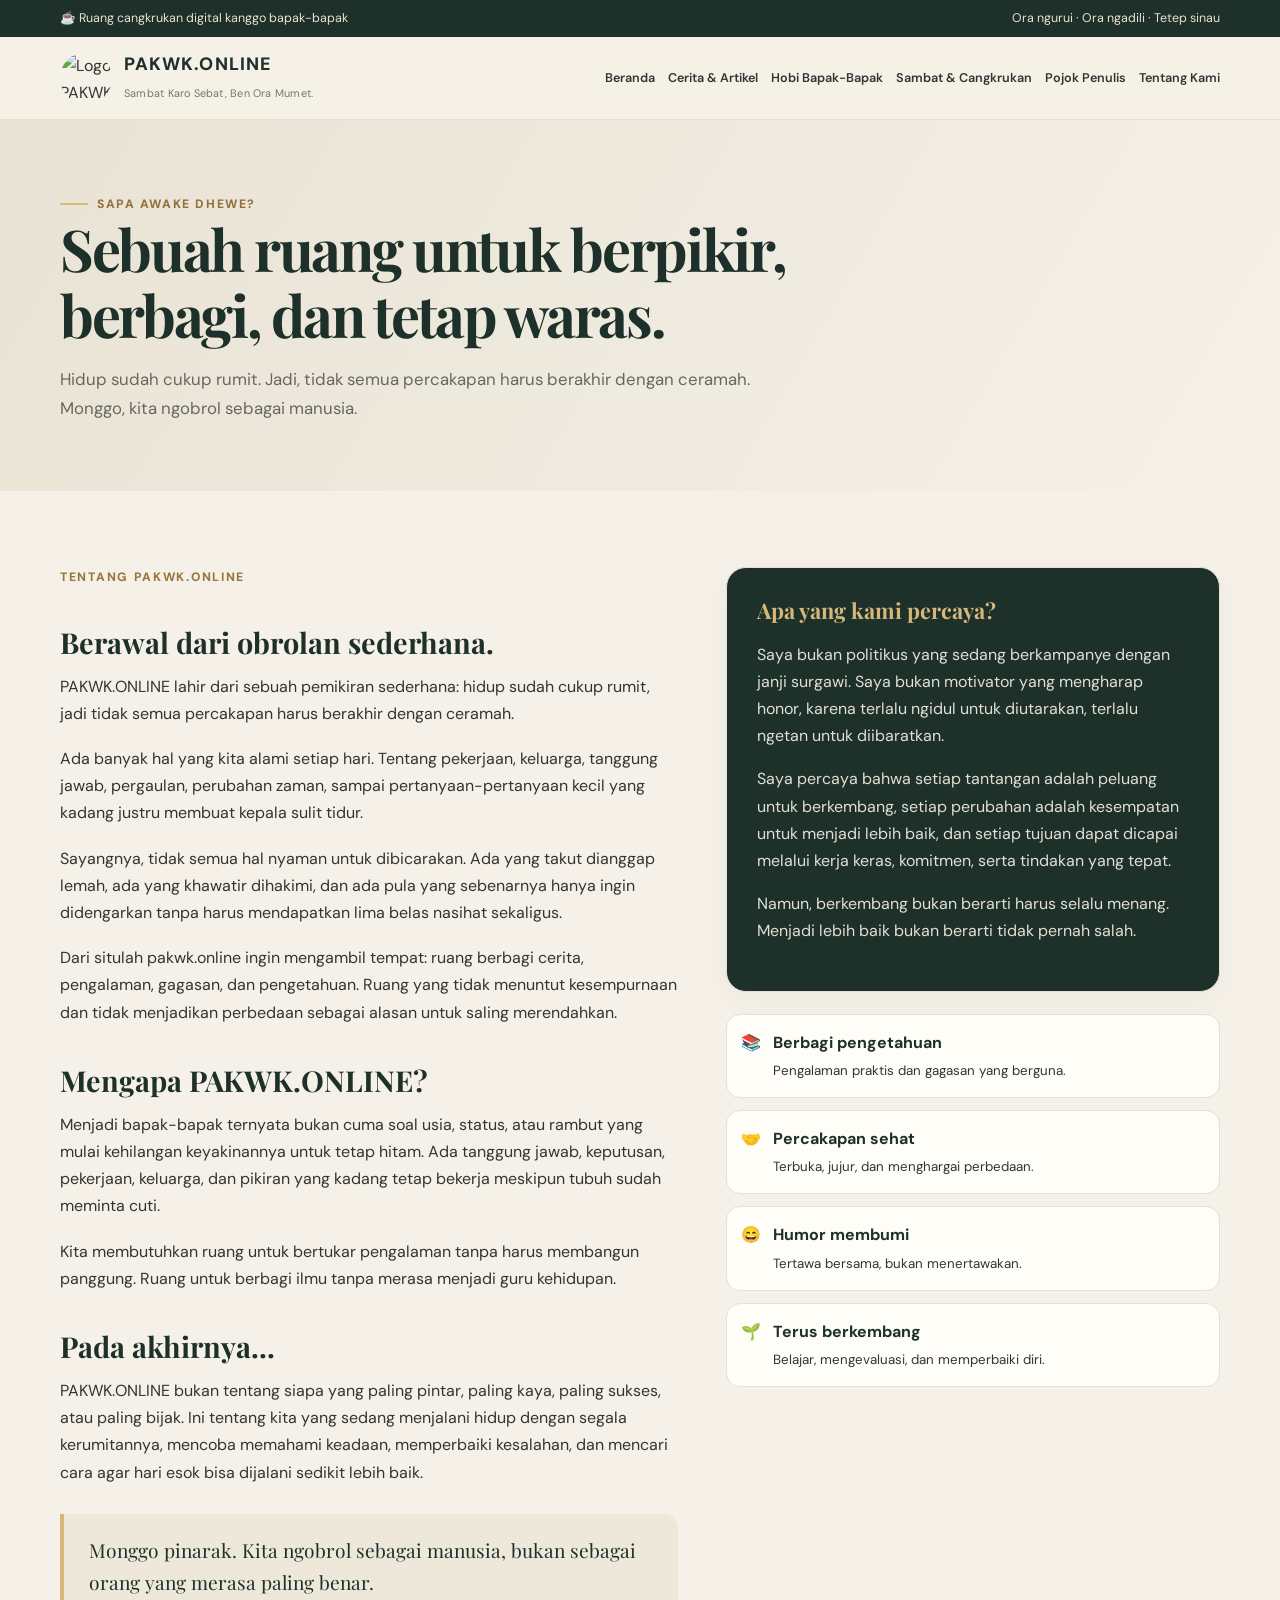
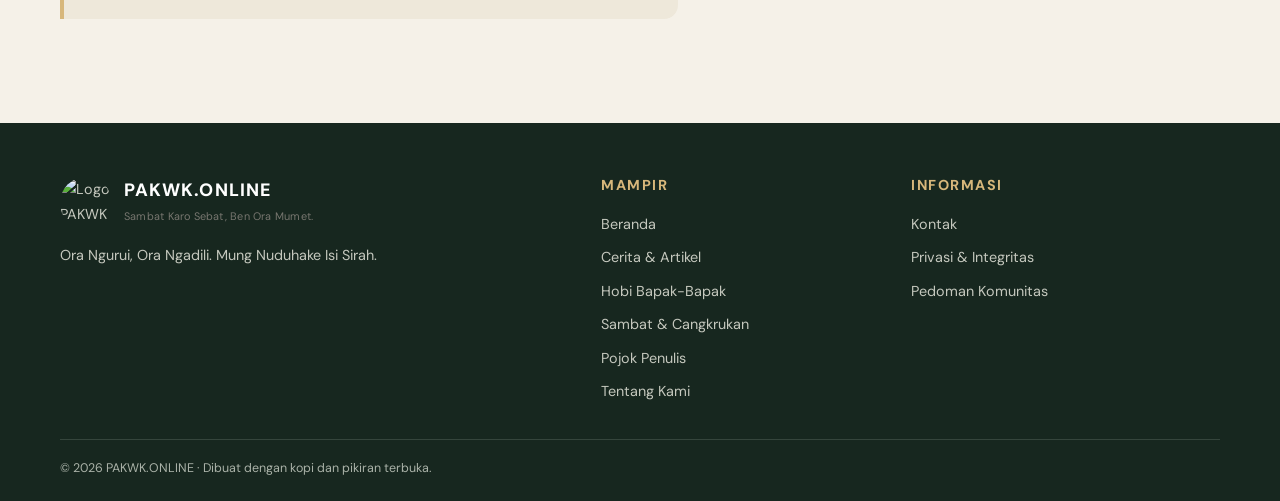
==== commit 24c8beef: "Add files via upload" ====
--- a/about.html
+++ b/about.html
@@ -1,104 +1,3 @@
-<!doctype html>
-<html lang="id">
-<head>
-<meta charset="utf-8">
-<meta name="viewport" content="width=device-width, initial-scale=1">
-<meta name="description" content="PAKWK.ONLINE — Sambat Karo Sebat, Ben Ora Mumet.">
-<meta name="theme-color" content="#1D3029">
-<title>Artikel | PAKWK.ONLINE</title>
-<link rel="stylesheet" href="style.css">
-<style>
-  /* Styling tambahan untuk menyesuaikan logo bundar di header */
-  .brand-logo {
-    width: 42px;
-    height: 42px;
-    border-radius: 50%;
-    object-fit: cover;
-    display: block;
-  }
-  .brand {
-    display: flex;
-    align-items: center;
-    gap: 12px;
-    text-decoration: none;
-  }
-  /* Memastikan gambar ilustrasi artikel responsif dan tampil rapi */
-  .article-thumb {
-    width: 100%;
-    height: 200px;
-    object-fit: cover;
-    border-radius: 8px 8px 0 0;
-  }
-</style>
-</head>
-<body>
-<div class="topline"><div class="container"><span>☕ Ruang cangkrukan digital kanggo bapak-bapak</span><span>Ora ngurui · Ora ngadili · Tetep sinau</span></div></div>
-
-<header>
-  <div class="container nav">
-    <a class="brand" href="index.html">
-      <!-- Perhatikan huruf 'l' pada logo.jpg, sesuaikan dengan nama file asli di server/folder Anda -->
-      <img src="Logo.png" alt="Logo PAKWK.ONLINE" class="brand-logo">
-      <span>
-        <span class="brand-name">PAKWK.ONLINE</span><br>
-        <span class="brand-tag">Sambat Karo Sebat, Ben Ora Mumet.</span>
-      </span>
-    </a>
-    <button class="menu-toggle" aria-label="Buka navigasi" aria-expanded="false">☰</button>
-    <nav class="navlinks">
-      <a class="" href="index.html">Home</a>
-      <a class="" href="about.html">About Us</a>
-      <a class="active" href="artikel.html">Artikel</a>
-      <a class="" href="sambat.html">Sambat & Cangkrukan</a>
-      <a class="" href="contact.html">Contact Us</a>
-    </nav>
-    <a class="nav-cta" href="artikel.html">Monggo Mampir ↗</a>
-  </div>
-</header>
-
-<main><section class="page-hero"><div class="container"><div class="eyebrow">Sapa awake dhewe?</div><h1>Sebuah ruang untuk berpikir, berbagi, dan tetap waras.</h1><p>Hidup sudah cukup rumit. Jadi, tidak semua percakapan harus berakhir dengan ceramah. Monggo, kita ngobrol sebagai manusia.</p></div></section>
+<!doctype html><html lang="id"><head><meta charset="utf-8"><meta name="viewport" content="width=device-width,initial-scale=1"><meta name="description" content="Ruang cerita, pengetahuan, hobi, dan cangkrukan bapak-bapak."><meta name="theme-color" content="#1D3029"><title>Tentang Kami | PAKWK.ONLINE</title><link rel="icon" href="assets/Logo.png"><link rel="stylesheet" href="style.css"></head><body><div class="topline"><div class="container"><span>☕ Ruang cangkrukan digital kanggo bapak-bapak</span><span>Ora ngurui · Ora ngadili · Tetep sinau</span></div></div><header><div class="container nav"><a class="brand" href="index.html"><img src="assets/Logo.png" alt="Logo PAKWK" class="brand-logo"><span><span class="brand-name">PAKWK.ONLINE</span><br><span class="brand-tag">Sambat Karo Sebat, Ben Ora Mumet.</span></span></a><button class="menu-toggle" aria-label="Buka navigasi" aria-expanded="false">☰</button><nav class="navlinks"><a href="index.html">Beranda</a><a href="artikel.html">Cerita & Artikel</a><a href="hobi.html">Hobi Bapak-Bapak</a><a href="sambat.html">Sambat & Cangkrukan</a><a href="menulis.html">Pojok Penulis</a><a href="about.html">Tentang Kami</a></nav></div></header><main><section class="page-hero"><div class="container"><div class="eyebrow">Sapa awake dhewe?</div><h1>Sebuah ruang untuk berpikir, berbagi, dan tetap waras.</h1><p>Hidup sudah cukup rumit. Jadi, tidak semua percakapan harus berakhir dengan ceramah. Monggo, kita ngobrol sebagai manusia.</p></div></section>
 <section class="section"><div class="container about-grid"><div class="prose"><div class="section-kicker">Tentang PAKWK.ONLINE</div><h2>Berawal dari obrolan sederhana.</h2><p>PAKWK.ONLINE lahir dari sebuah pemikiran sederhana: hidup sudah cukup rumit, jadi tidak semua percakapan harus berakhir dengan ceramah.</p><p>Ada banyak hal yang kita alami setiap hari. Tentang pekerjaan, keluarga, tanggung jawab, pergaulan, perubahan zaman, sampai pertanyaan-pertanyaan kecil yang kadang justru membuat kepala sulit tidur.</p><p>Sayangnya, tidak semua hal nyaman untuk dibicarakan. Ada yang takut dianggap lemah, ada yang khawatir dihakimi, dan ada pula yang sebenarnya hanya ingin didengarkan tanpa harus mendapatkan lima belas nasihat sekaligus.</p><p>Dari situlah pakwk.online ingin mengambil tempat: ruang berbagi cerita, pengalaman, gagasan, dan pengetahuan. Ruang yang tidak menuntut kesempurnaan dan tidak menjadikan perbedaan sebagai alasan untuk saling merendahkan.</p><h2>Mengapa PAKWK.ONLINE?</h2><p>Menjadi bapak-bapak ternyata bukan cuma soal usia, status, atau rambut yang mulai kehilangan keyakinannya untuk tetap hitam. Ada tanggung jawab, keputusan, pekerjaan, keluarga, dan pikiran yang kadang tetap bekerja meskipun tubuh sudah meminta cuti.</p><p>Kita membutuhkan ruang untuk bertukar pengalaman tanpa harus membangun panggung. Ruang untuk berbagi ilmu tanpa merasa menjadi guru kehidupan.</p><h2>Pada akhirnya...</h2><p>PAKWK.ONLINE bukan tentang siapa yang paling pintar, paling kaya, paling sukses, atau paling bijak. Ini tentang kita yang sedang menjalani hidup dengan segala kerumitannya, mencoba memahami keadaan, memperbaiki kesalahan, dan mencari cara agar hari esok bisa dijalani sedikit lebih baik.</p><blockquote>Monggo pinarak. Kita ngobrol sebagai manusia, bukan sebagai orang yang merasa paling benar.</blockquote></div>
-<aside><div class="quote-card"><h3>Apa yang kami percaya?</h3><p>Saya bukan politikus yang sedang berkampanye dengan janji surgawi. Saya bukan motivator yang mengharap honor, karena terlalu ngidul untuk diutarakan, terlalu ngetan untuk diibaratkan.</p><p>Saya percaya bahwa setiap tantangan adalah peluang untuk berkembang, setiap perubahan adalah kesempatan untuk menjadi lebih baik, dan setiap tujuan dapat dicapai melalui kerja keras, komitmen, serta tindakan yang tepat.</p><p>Namun, berkembang bukan berarti harus selalu menang. Menjadi lebih baik bukan berarti tidak pernah salah.</p></div><div class="value-list"><div class="value-item"><span>📚</span><div><b>Berbagi pengetahuan</b><br><small>Pengalaman praktis dan gagasan yang berguna.</small></div></div><div class="value-item"><span>🤝</span><div><b>Percakapan sehat</b><br><small>Terbuka, jujur, dan menghargai perbedaan.</small></div></div><div class="value-item"><span>😄</span><div><b>Humor membumi</b><br><small>Tertawa bersama, bukan menertawakan.</small></div></div><div class="value-item"><span>🌱</span><div><b>Terus berkembang</b><br><small>Belajar, mengevaluasi, dan memperbaiki diri.</small></div></div></div></aside></div></section></main>
-
-<footer class="footer">
-  <div class="container">
-    <div class="footer-grid">
-      <div>
-        <a class="brand" href="index.html">
-          <img src="Logo.png" alt="Logo PAKWK.ONLINE" class="brand-logo">
-          <span>
-            <span class="brand-name">PAKWK.ONLINE</span><br>
-            <span class="brand-tag">Sambat Karo Sebat, Ben Ora Mumet.</span>
-          </span>
-        </a>
-        <p style="max-width:370px;margin-top:18px">Tempat mampir, berbagi cerita, bertukar pikiran, dan belajar menjalani hidup tanpa merasa paling benar.</p>
-      </div>
-      <div>
-        <h3>Jelajahi</h3>
-        <div class="footer-links">
-          <a href="index.html">Home</a>
-          <a href="about.html">About Us</a>
-          <a href="artikel.html">Artikel</a>
-          <a href="sambat.html">Sambat & Cangkrukan</a>
-          <a href="contact.html">Contact Us</a>
-        </div>
-      </div>
-      <div>
-        <h3>Transparansi</h3>
-        <div class="footer-links">
-          <a href="privasi.html">Kebijakan Privasi</a>
-          <a href="privasi.html#integritas">Integritas Informasi</a>
-          <a href="mailto:visjnoe.08@gmail.com">Kirim Masukan</a>
-        </div>
-      </div>
-    </div>
-    <div class="copyright">
-      <span>© 2026 PAKWK.ONLINE. Dibuat dengan kopi dan pikiran terbuka.</span>
-      <span>Ora Ngurui, Ora Ngadili. Mung Nuduhake Isi Sirah.</span>
-    </div>
-  </div>
-</footer>
-<script src="script.js"></script>
-</body>
-</html>
-
+<aside><div class="quote-card"><h3>Apa yang kami percaya?</h3><p>Saya bukan politikus yang sedang berkampanye dengan janji surgawi. Saya bukan motivator yang mengharap honor, karena terlalu ngidul untuk diutarakan, terlalu ngetan untuk diibaratkan.</p><p>Saya percaya bahwa setiap tantangan adalah peluang untuk berkembang, setiap perubahan adalah kesempatan untuk menjadi lebih baik, dan setiap tujuan dapat dicapai melalui kerja keras, komitmen, serta tindakan yang tepat.</p><p>Namun, berkembang bukan berarti harus selalu menang. Menjadi lebih baik bukan berarti tidak pernah salah.</p></div><div class="value-list"><div class="value-item"><span>📚</span><div><b>Berbagi pengetahuan</b><br><small>Pengalaman praktis dan gagasan yang berguna.</small></div></div><div class="value-item"><span>🤝</span><div><b>Percakapan sehat</b><br><small>Terbuka, jujur, dan menghargai perbedaan.</small></div></div><div class="value-item"><span>😄</span><div><b>Humor membumi</b><br><small>Tertawa bersama, bukan menertawakan.</small></div></div><div class="value-item"><span>🌱</span><div><b>Terus berkembang</b><br><small>Belajar, mengevaluasi, dan memperbaiki diri.</small></div></div></div></aside></div></section></main><footer class="footer"><div class="container"><div class="footer-grid"><div><a class="brand" href="index.html"><img src="assets/Logo.png" alt="Logo PAKWK" class="brand-logo"><span><span class="brand-name">PAKWK.ONLINE</span><br><span class="brand-tag">Sambat Karo Sebat, Ben Ora Mumet.</span></span></a><p>Ora Ngurui, Ora Ngadili. Mung Nuduhake Isi Sirah.</p></div><div><h3>Mampir</h3><div class="footer-links"><a href="index.html">Beranda</a><a href="artikel.html">Cerita & Artikel</a><a href="hobi.html">Hobi Bapak-Bapak</a><a href="sambat.html">Sambat & Cangkrukan</a><a href="menulis.html">Pojok Penulis</a><a href="about.html">Tentang Kami</a></div></div><div><h3>Informasi</h3><div class="footer-links"><a href="contact.html">Kontak</a><a href="privasi.html">Privasi & Integritas</a><a href="pedoman.html">Pedoman Komunitas</a></div></div></div><div class="copyright">© 2026 PAKWK.ONLINE · Dibuat dengan kopi dan pikiran terbuka.</div></div></footer><script src="script.js"></script></body></html>
--- a/style.css
+++ b/style.css
@@ -1,15 +1,4 @@
-.brand {
-  display: flex;
-  align-items: center;
-  gap: 12px; /* Jarak antara logo dan teks */
-  text-decoration: none;
-}
 
-.brand-logo {
-  width: 45px;
-  height: 45px;
-  object-fit: contain;
-}
 @import url('https://fonts.googleapis.com/css2?family=DM+Sans:wght@400;500;600;700&family=Playfair+Display:wght@600;700;800&display=swap');
 :root{--green:#1D3029;--green2:#29463b;--gold:#D7B77B;--cream:#F5F1E8;--paper:#fffdf8;--ink:#343434;--muted:#77766f;--line:#e7e0d3;--shadow:0 18px 50px rgba(29,48,41,.09)}
 *{box-sizing:border-box}html{scroll-behavior:smooth}body{margin:0;background:var(--cream);color:var(--ink);font-family:'DM Sans',sans-serif;line-height:1.7}a{color:inherit;text-decoration:none}img{max-width:100%;display:block}.container{width:min(1160px,calc(100% - 40px));margin:auto}
@@ -40,3 +29,9 @@
 .article-body{max-width:760px;margin:auto}.article-body .lead{font-size:1.18rem;color:#65665f}.article-body h2{font-size:1.8rem;margin:38px 0 15px}.article-body p{margin:0 0 20px}.article-cover{height:310px;border-radius:22px;overflow:hidden;margin:25px 0 35px;background:#d9c7a2}.article-cover img{width:100%;height:100%;object-fit:cover}
 @media(max-width:900px){.navlinks{gap:13px;font-size:.8rem}.nav-cta{display:none}.hero-grid{grid-template-columns:1fr 1fr}.hero-art img{height:370px}.category-grid,.article-grid{grid-template-columns:repeat(2,1fr)}}
 @media(max-width:700px){.topline .container{justify-content:center}.topline span:last-child{display:none}.nav{min-height:70px}.menu-toggle{display:block}.navlinks{display:none;position:absolute;top:70px;left:0;right:0;background:var(--cream);padding:18px 24px 24px;border-bottom:1px solid var(--line);flex-direction:column;align-items:stretch;gap:5px}.navlinks.open{display:flex}.navlinks a{padding:10px 0}.hero{padding:38px 0 50px}.hero-grid,.feature-grid,.feature-card,.about-grid,.contact-grid,.footer-grid{grid-template-columns:1fr}.hero-art img{height:300px;border-radius:22px 70px 22px 22px}.art-label{left:10px}.section{padding:54px 0}.section-head{display:block}.section-head p{margin-top:10px}.category-grid,.article-grid{grid-template-columns:1fr}.feature-image{min-height:220px}.form-row{grid-template-columns:1fr}.page-hero{padding:48px 0 38px}.footer-grid{gap:28px}.copyright{display:block}.copyright span{display:block;margin-top:8px}}
+
+/* PAKWK extension: original colors and illustration assets preserved */
+.brand-logo{width:52px;height:52px;object-fit:contain;flex-shrink:0;border-radius:50%}.navlinks{gap:13px;font-size:.79rem}.navlinks a{white-space:nowrap}.muted-section{background:#eee8da}.category-card{padding:0 0 20px}.category-card h3,.category-card p{margin-left:20px;margin-right:20px}.category-photo{width:100%;aspect-ratio:1.45;object-fit:cover;margin-bottom:20px}.split-feature{display:grid;grid-template-columns:1fr 1fr;gap:40px;align-items:center}.split-feature>img{width:100%;border-radius:24px;max-height:390px;object-fit:cover;box-shadow:var(--shadow)}.hobby-grid{display:grid;grid-template-columns:repeat(3,1fr);gap:20px}.hobby-card,.forum-topic,.form-panel{background:var(--paper);border:1px solid var(--line);border-radius:20px;padding:26px}.hobby-icon{font-size:2rem;margin-bottom:16px}.hobby-card p,.forum-topic p{color:var(--muted)}.forum-grid{display:grid;grid-template-columns:repeat(2,1fr);gap:18px}.form-panel{margin-top:36px;max-width:850px}.pendopo{background:linear-gradient(90deg,rgba(29,48,41,.95),rgba(29,48,41,.73)),url('assets/warung-cangkrukan.png') center/cover}.pendopo h1,.pendopo p{color:#fff}.pendopo .eyebrow{color:var(--gold)}.check-line{display:flex;gap:10px;align-items:start;margin:18px 0;font-size:.9rem}.check-line input{margin-top:6px}.article-body h2{scroll-margin-top:115px}.article-body p{font-size:1.05rem}.article-body .lead{font-size:1.25rem}.article-body .meta{font-size:.8rem}.navlinks a:hover{color:#98763e}.article-card[hidden],.forum-topic[hidden]{display:none!important}button{cursor:pointer}input:focus-visible,textarea:focus-visible,select:focus-visible,a:focus-visible,button:focus-visible{outline:3px solid #b48a47;outline-offset:3px}
+@media(max-width:1050px){.navlinks{gap:9px;font-size:.73rem}.brand-tag{font-size:.6rem}.brand-name{font-size:.98rem}}
+@media(max-width:900px){.navlinks{display:none;position:absolute;top:82px;left:0;right:0;background:var(--cream);padding:16px 22px;flex-direction:column;align-items:stretch;box-shadow:var(--shadow)}.navlinks.open{display:flex}.menu-toggle{display:block}.navlinks a{padding:10px}.hobby-grid{grid-template-columns:repeat(2,1fr)}}
+@media(max-width:700px){.split-feature,.forum-grid,.hobby-grid{grid-template-columns:1fr}.navlinks{top:70px}.brand-logo{width:43px;height:43px}.brand-tag{font-size:.58rem}.category-photo{aspect-ratio:1.8}}
